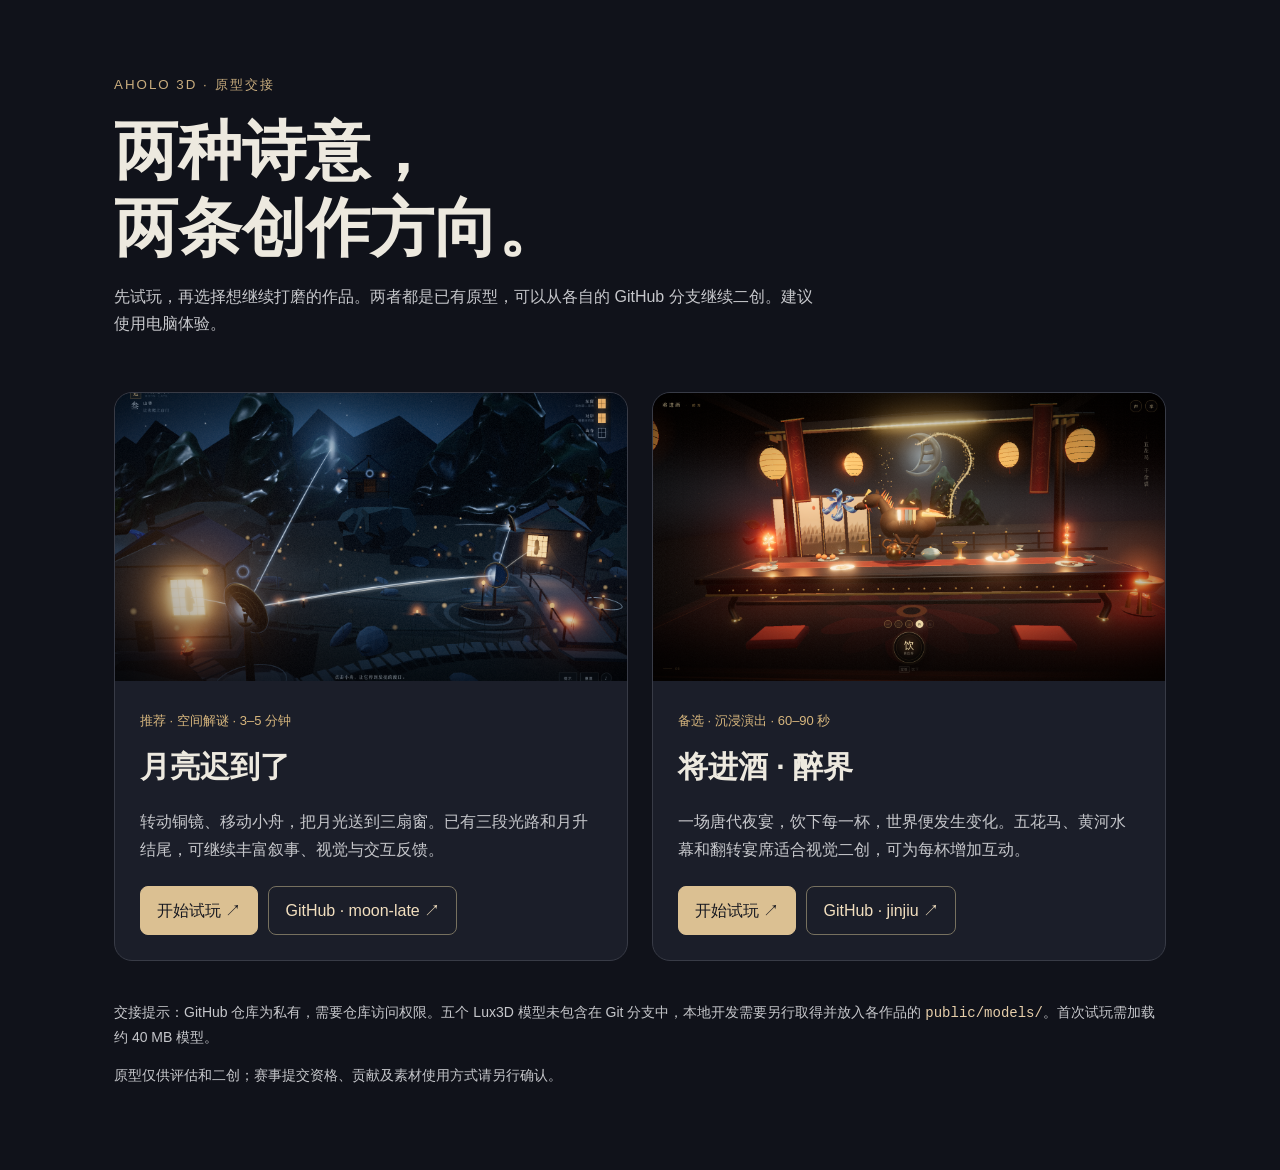
==== index.html @ 26fa39dc "Publish Aholo prototype preview for GitHub Pages" ====
<!doctype html><html lang="zh-CN"><head><meta charset="utf-8"><meta name="viewport" content="width=device-width,initial-scale=1"><title>3D 作品原型 · 合作预览</title><style>
*{box-sizing:border-box}body{margin:0;background:#10121a;color:#ede9df;font-family:-apple-system,BlinkMacSystemFont,"PingFang SC",sans-serif;line-height:1.7}main{max-width:1100px;margin:auto;padding:70px 24px}small{color:#c9ad7e;letter-spacing:.15em}h1{font-size:clamp(36px,6vw,64px);line-height:1.2;margin:16px 0}h2{font-size:30px;margin:8px 0}p{color:#c6c7cb}header{max-width:700px;margin-bottom:55px}.grid{display:grid;gap:24px;grid-template-columns:repeat(2,minmax(0,1fr))}article{background:#1b1e29;border:1px solid #383b46;border-radius:18px;overflow:hidden}img{display:block;width:100%;aspect-ratio:16/9;object-fit:cover}.body{padding:25px}.tag{color:#d8b77e;font-size:13px}.actions{display:flex;gap:10px;flex-wrap:wrap;margin-top:23px}a{color:#f2dfbf;border:1px solid #77715f;padding:10px 16px;border-radius:8px;text-decoration:none}a.primary{background:#dbc092;color:#171820;border-color:#dbc092}a:hover{filter:brightness(1.15)}footer{margin-top:40px;color:#a9aab1;font-size:14px}code{color:#e6ceaa}@media(max-width:720px){main{padding:45px 18px}.grid{grid-template-columns:1fr}}
</style></head><body><main><header><small>AHOLO 3D · 原型交接</small><h1>两种诗意，<br>两条创作方向。</h1><p>先试玩，再选择想继续打磨的作品。两者都是已有原型，可以从各自的 GitHub 分支继续二创。建议使用电脑体验。</p></header><div class="grid"><article><img src="moon.png" alt="月亮迟到了：月下山谷和光路"><div class="body"><span class="tag">推荐 · 空间解谜 · 3–5 分钟</span><h2>月亮迟到了</h2><p>转动铜镜、移动小舟，把月光送到三扇窗。已有三段光路和月升结尾，可继续丰富叙事、视觉与交互反馈。</p><div class="actions"><a class="primary" href="moon/">开始试玩 ↗</a><a href="https://github.com/hyai-dev/aholo3d-hackathon/tree/moon-late/demos/moon-late" target="_blank" rel="noopener">GitHub · moon-late ↗</a></div></div></article><article><img src="jinjiu.png" alt="将进酒醉界：唐代夜宴"><div class="body"><span class="tag">备选 · 沉浸演出 · 60–90 秒</span><h2>将进酒 · 醉界</h2><p>一场唐代夜宴，饮下每一杯，世界便发生变化。五花马、黄河水幕和翻转宴席适合视觉二创，可为每杯增加互动。</p><div class="actions"><a class="primary" href="jinjiu/">开始试玩 ↗</a><a href="https://github.com/hyai-dev/aholo3d-hackathon/tree/jinjiu/demos/jinjiu" target="_blank" rel="noopener">GitHub · jinjiu ↗</a></div></div></article></div><footer><p>交接提示：GitHub 仓库为私有，需要仓库访问权限。五个 Lux3D 模型未包含在 Git 分支中，本地开发需要另行取得并放入各作品的 <code>public/models/</code>。首次试玩需加载约 40 MB 模型。</p><p>原型仅供评估和二创；赛事提交资格、贡献及素材使用方式请另行确认。</p></footer></main></body></html>
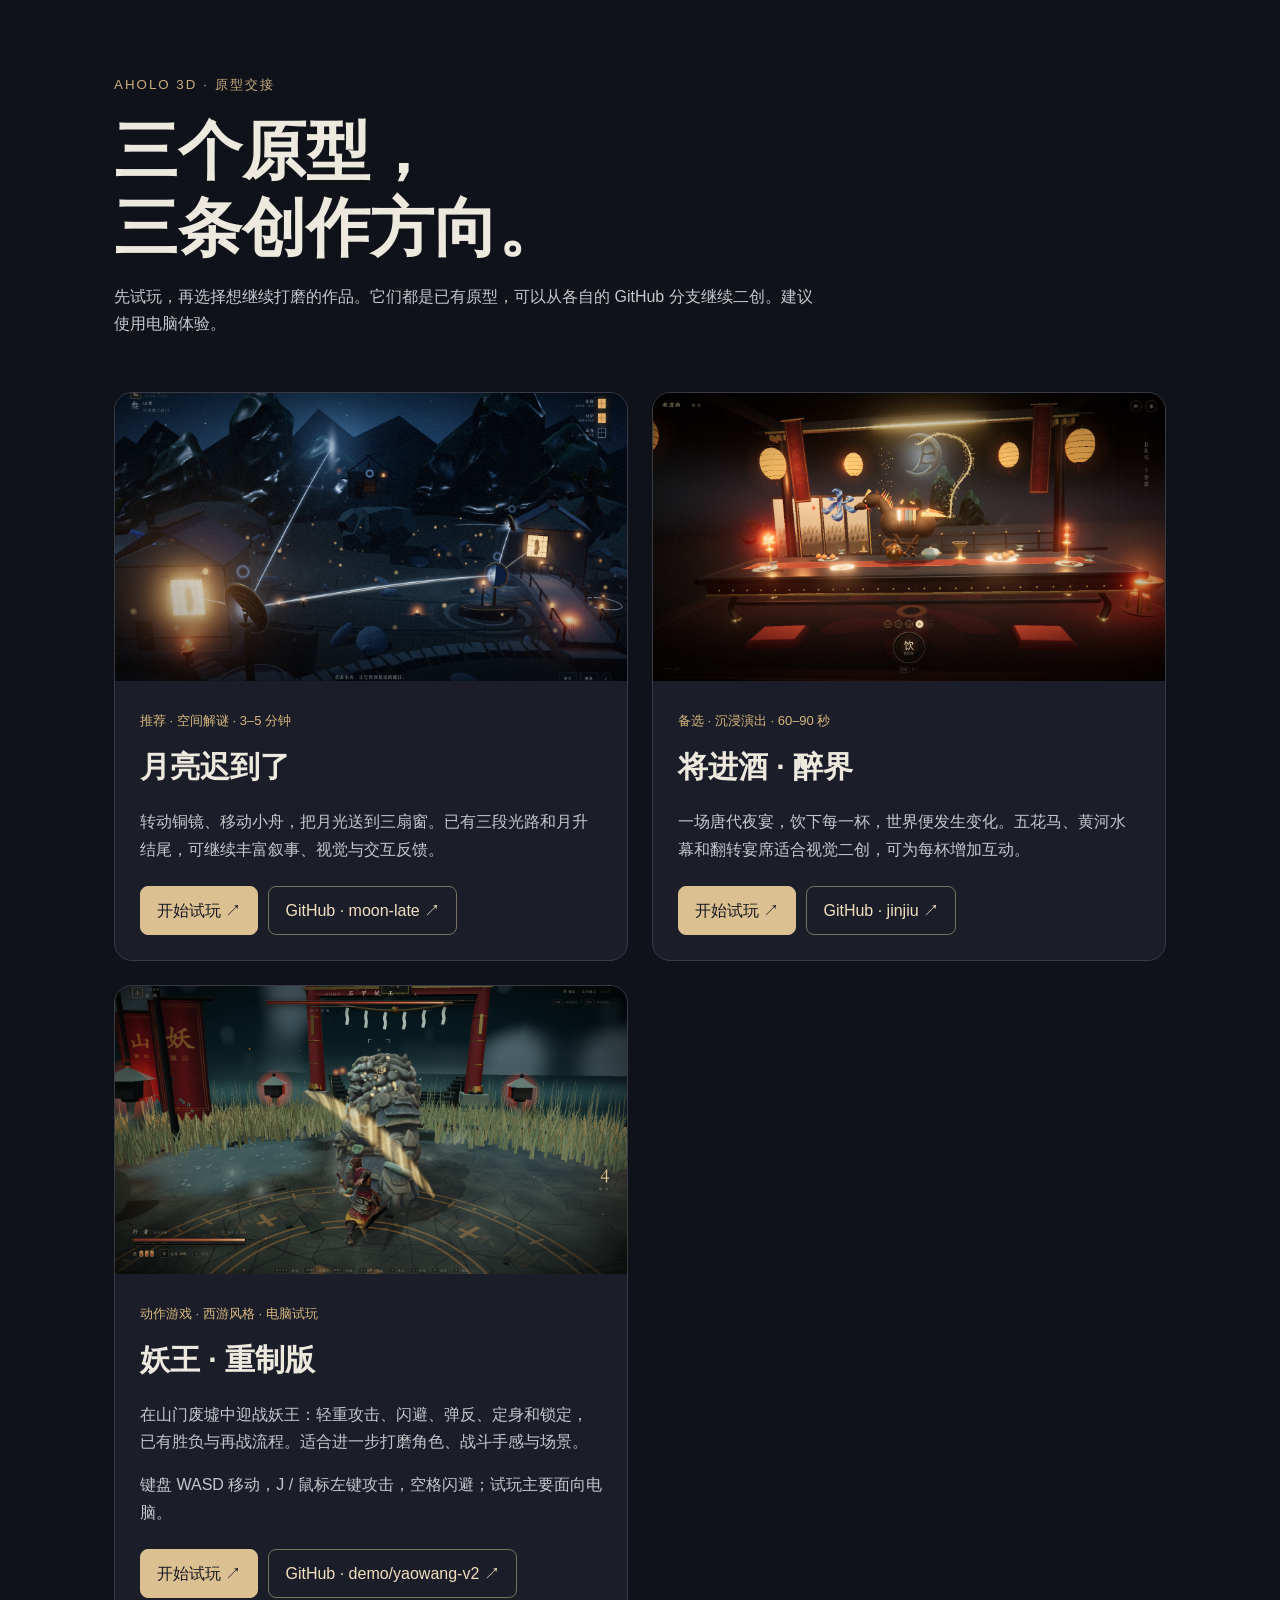
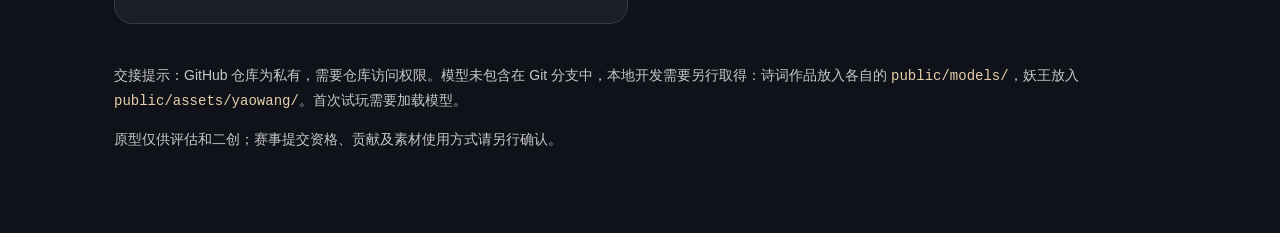
==== commit fcb48688: "Add Yaowang remastered prototype to public preview" ====
--- a/index.html
+++ b/index.html
@@ -1,3 +1,3 @@
 <!doctype html><html lang="zh-CN"><head><meta charset="utf-8"><meta name="viewport" content="width=device-width,initial-scale=1"><title>3D 作品原型 · 合作预览</title><style>
 *{box-sizing:border-box}body{margin:0;background:#10121a;color:#ede9df;font-family:-apple-system,BlinkMacSystemFont,"PingFang SC",sans-serif;line-height:1.7}main{max-width:1100px;margin:auto;padding:70px 24px}small{color:#c9ad7e;letter-spacing:.15em}h1{font-size:clamp(36px,6vw,64px);line-height:1.2;margin:16px 0}h2{font-size:30px;margin:8px 0}p{color:#c6c7cb}header{max-width:700px;margin-bottom:55px}.grid{display:grid;gap:24px;grid-template-columns:repeat(2,minmax(0,1fr))}article{background:#1b1e29;border:1px solid #383b46;border-radius:18px;overflow:hidden}img{display:block;width:100%;aspect-ratio:16/9;object-fit:cover}.body{padding:25px}.tag{color:#d8b77e;font-size:13px}.actions{display:flex;gap:10px;flex-wrap:wrap;margin-top:23px}a{color:#f2dfbf;border:1px solid #77715f;padding:10px 16px;border-radius:8px;text-decoration:none}a.primary{background:#dbc092;color:#171820;border-color:#dbc092}a:hover{filter:brightness(1.15)}footer{margin-top:40px;color:#a9aab1;font-size:14px}code{color:#e6ceaa}@media(max-width:720px){main{padding:45px 18px}.grid{grid-template-columns:1fr}}
-</style></head><body><main><header><small>AHOLO 3D · 原型交接</small><h1>两种诗意，<br>两条创作方向。</h1><p>先试玩，再选择想继续打磨的作品。两者都是已有原型，可以从各自的 GitHub 分支继续二创。建议使用电脑体验。</p></header><div class="grid"><article><img src="moon.png" alt="月亮迟到了：月下山谷和光路"><div class="body"><span class="tag">推荐 · 空间解谜 · 3–5 分钟</span><h2>月亮迟到了</h2><p>转动铜镜、移动小舟，把月光送到三扇窗。已有三段光路和月升结尾，可继续丰富叙事、视觉与交互反馈。</p><div class="actions"><a class="primary" href="moon/">开始试玩 ↗</a><a href="https://github.com/hyai-dev/aholo3d-hackathon/tree/moon-late/demos/moon-late" target="_blank" rel="noopener">GitHub · moon-late ↗</a></div></div></article><article><img src="jinjiu.png" alt="将进酒醉界：唐代夜宴"><div class="body"><span class="tag">备选 · 沉浸演出 · 60–90 秒</span><h2>将进酒 · 醉界</h2><p>一场唐代夜宴，饮下每一杯，世界便发生变化。五花马、黄河水幕和翻转宴席适合视觉二创，可为每杯增加互动。</p><div class="actions"><a class="primary" href="jinjiu/">开始试玩 ↗</a><a href="https://github.com/hyai-dev/aholo3d-hackathon/tree/jinjiu/demos/jinjiu" target="_blank" rel="noopener">GitHub · jinjiu ↗</a></div></div></article></div><footer><p>交接提示：GitHub 仓库为私有，需要仓库访问权限。五个 Lux3D 模型未包含在 Git 分支中，本地开发需要另行取得并放入各作品的 <code>public/models/</code>。首次试玩需加载约 40 MB 模型。</p><p>原型仅供评估和二创；赛事提交资格、贡献及素材使用方式请另行确认。</p></footer></main></body></html>
+</style></head><body><main><header><small>AHOLO 3D · 原型交接</small><h1>三个原型，<br>三条创作方向。</h1><p>先试玩，再选择想继续打磨的作品。它们都是已有原型，可以从各自的 GitHub 分支继续二创。建议使用电脑体验。</p></header><div class="grid"><article><img src="moon.png" alt="月亮迟到了：月下山谷和光路"><div class="body"><span class="tag">推荐 · 空间解谜 · 3–5 分钟</span><h2>月亮迟到了</h2><p>转动铜镜、移动小舟，把月光送到三扇窗。已有三段光路和月升结尾，可继续丰富叙事、视觉与交互反馈。</p><div class="actions"><a class="primary" href="moon/">开始试玩 ↗</a><a href="https://github.com/hyai-dev/aholo3d-hackathon/tree/moon-late/demos/moon-late" target="_blank" rel="noopener">GitHub · moon-late ↗</a></div></div></article><article><img src="jinjiu.png" alt="将进酒醉界：唐代夜宴"><div class="body"><span class="tag">备选 · 沉浸演出 · 60–90 秒</span><h2>将进酒 · 醉界</h2><p>一场唐代夜宴，饮下每一杯，世界便发生变化。五花马、黄河水幕和翻转宴席适合视觉二创，可为每杯增加互动。</p><div class="actions"><a class="primary" href="jinjiu/">开始试玩 ↗</a><a href="https://github.com/hyai-dev/aholo3d-hackathon/tree/jinjiu/demos/jinjiu" target="_blank" rel="noopener">GitHub · jinjiu ↗</a></div></div></article><article><img src="yaowang.png" alt="妖王重制版：山门中的 Boss 战斗"><div class="body"><span class="tag">动作游戏 · 西游风格 · 电脑试玩</span><h2>妖王 · 重制版</h2><p>在山门废墟中迎战妖王：轻重攻击、闪避、弹反、定身和锁定，已有胜负与再战流程。适合进一步打磨角色、战斗手感与场景。</p><p>键盘 WASD 移动，J / 鼠标左键攻击，空格闪避；试玩主要面向电脑。</p><div class="actions"><a class="primary" href="yaowang/">开始试玩 ↗</a><a href="https://github.com/hyai-dev/aholo3d-hackathon/tree/demo/yaowang-v2/demos/yaowang-v2" target="_blank" rel="noopener">GitHub · demo/yaowang-v2 ↗</a></div></div></article></div><footer><p>交接提示：GitHub 仓库为私有，需要仓库访问权限。模型未包含在 Git 分支中，本地开发需要另行取得：诗词作品放入各自的 <code>public/models/</code>，妖王放入 <code>public/assets/yaowang/</code>。首次试玩需要加载模型。</p><p>原型仅供评估和二创；赛事提交资格、贡献及素材使用方式请另行确认。</p></footer></main></body></html>
